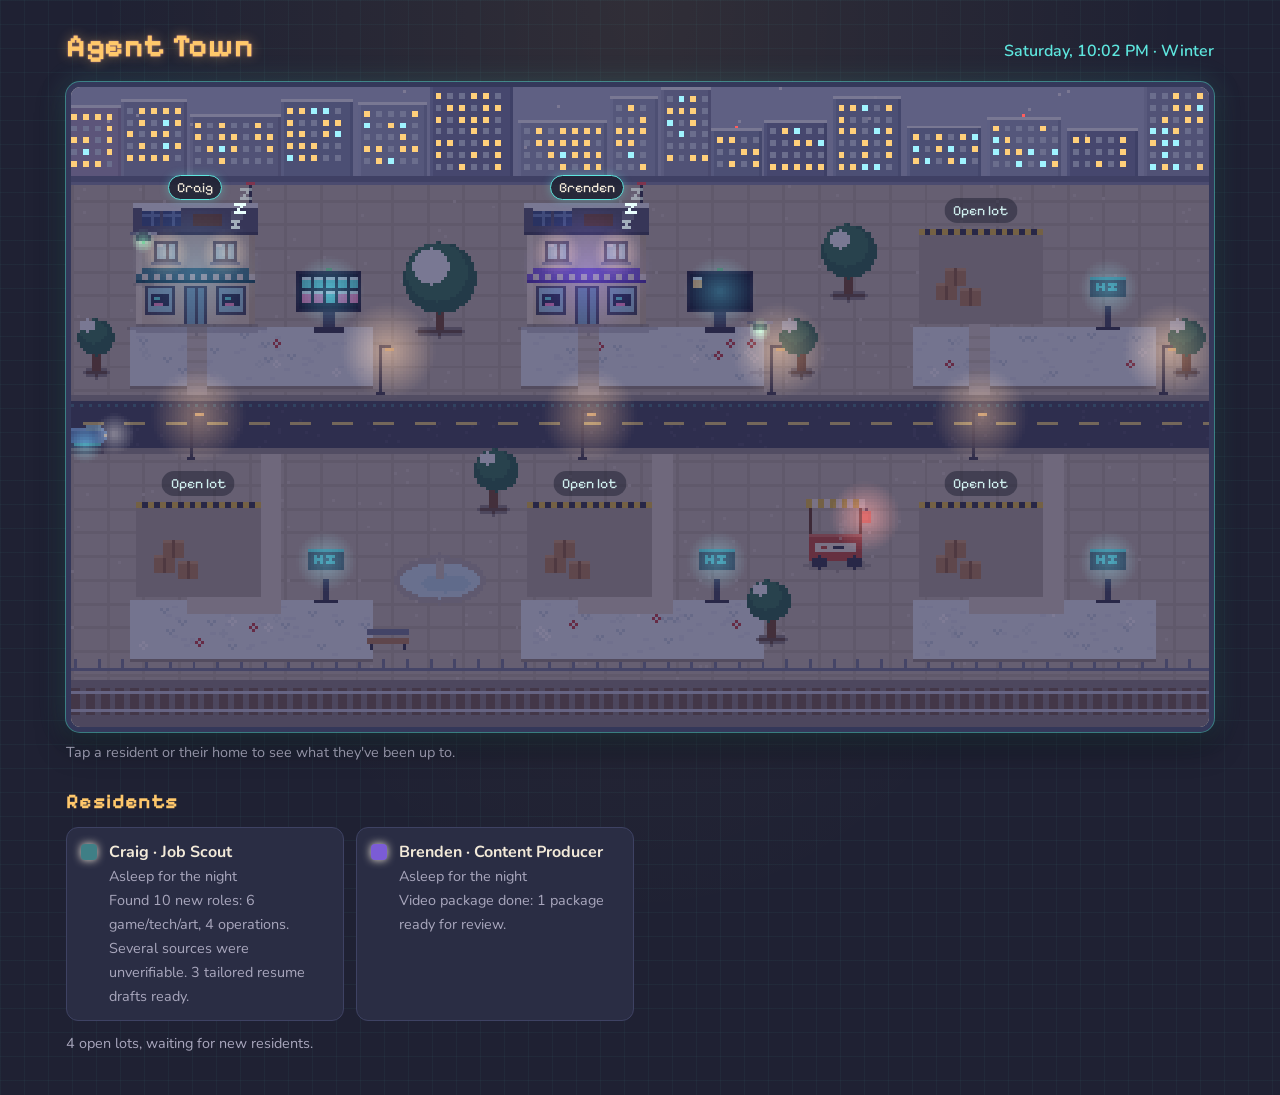
==== index.html @ d1c3730a "Spooky season: moon, witch, bats, ghosts, fog, jack-o'-lanterns; drafts links in panels Co-Authored-" ====
<!doctype html>
<html lang="en">
<head>
  <meta charset="utf-8">
  <meta name="viewport" content="width=device-width, initial-scale=1">
  <title>Agent Town</title>
  <meta name="description" content="A cozy little tech city where my AI agents live and work.">
  <link rel="preconnect" href="https://fonts.googleapis.com">
  <link rel="preconnect" href="https://fonts.gstatic.com" crossorigin>
  <link href="https://fonts.googleapis.com/css2?family=Creepster&family=Pixelify+Sans:wght@500;700&family=Nunito:wght@400;600;700&display=swap" rel="stylesheet">
  <link rel="stylesheet" href="style.css?v=6">
</head>
<body>
  <header class="top">
    <h1>Agent Town</h1>
    <p class="clock" id="clock"></p>
  </header>

  <main>
    <div class="stage" id="stage">
      <canvas id="town" width="384" height="216" role="img"
        aria-label="A pixel-art tech city. Each townhouse belongs to an agent, and the residents walk around while they work."></canvas>
      <div class="labels" id="labels" aria-hidden="true"></div>
    </div>
    <p class="hint">Tap a resident or their home to see what they've been up to.</p>

    <section class="roster" aria-label="Residents">
      <h2>Residents</h2>
      <div id="roster" class="roster-list"></div>
      <p class="plots" id="plots"></p>
    </section>
  </main>

  <div class="backdrop" id="backdrop" hidden></div>
  <aside class="panel" id="panel" role="dialog" aria-modal="true" aria-labelledby="panel-title" hidden>
    <button class="close" id="close" aria-label="Close">×</button>
    <div id="panel-body"></div>
  </aside>

  <script src="town.js?v=6"></script>
</body>
</html>
---- style.css ----
:root {
  --bg: #1f2133;
  --panel: #2a2d44;
  --panel-2: #23263a;
  --line: #3e4263;
  --ink: #f3ead9;
  --muted: #a9a7bd;
  --amber: #ffc86b;
  --cyan: #5ee7df;
  --pink: #ff8fc4;
  --ok: #7be08a;
  --warn: #ff8a7a;
}

* { box-sizing: border-box; }

body {
  margin: 0;
  background-color: var(--bg);
  background-image:
    linear-gradient(rgba(94, 231, 223, 0.04) 1px, transparent 1px),
    linear-gradient(90deg, rgba(94, 231, 223, 0.04) 1px, transparent 1px),
    radial-gradient(ellipse at top, rgba(255, 200, 107, 0.08), transparent 60%);
  background-size: 24px 24px, 24px 24px, 100% 100%;
  color: var(--ink);
  font-family: "Nunito", system-ui, sans-serif;
  line-height: 1.5;
  min-height: 100vh;
}

.top, main {
  max-width: 1180px;
  margin: 0 auto;
  padding: 0 16px;
}

.top {
  display: flex;
  align-items: baseline;
  justify-content: space-between;
  flex-wrap: wrap;
  gap: 4px 16px;
  padding-top: 22px;
  padding-bottom: 12px;
}

h1, h2, .panel h3 {
  font-family: "Pixelify Sans", "Nunito", sans-serif;
  font-weight: 700;
  letter-spacing: 0.02em;
}

h1 {
  margin: 0;
  font-size: 2rem;
  color: var(--amber);
  text-shadow: 0 0 12px rgba(255, 200, 107, 0.45), 0 0 2px rgba(255, 143, 196, 0.6);
}

.clock { margin: 0; color: var(--cyan); font-weight: 600; font-variant-numeric: tabular-nums; }

.stage {
  position: relative;
  border: 5px solid #34385a;
  border-radius: 14px;
  overflow: hidden;
  background: #c9c0b0;
  box-shadow:
    0 0 0 1px rgba(94, 231, 223, 0.45),
    0 0 28px rgba(94, 231, 223, 0.18),
    0 14px 30px rgba(0, 0, 0, 0.4);
}

canvas {
  display: block;
  width: 100%;
  height: auto;
  image-rendering: pixelated;
  image-rendering: crisp-edges;
  cursor: default;
}

.labels { position: absolute; inset: 0; pointer-events: none; }

.label {
  position: absolute;
  transform: translate(-50%, -100%);
  padding: 1px 8px;
  border-radius: 999px;
  background: rgba(31, 33, 51, 0.88);
  border: 1px solid var(--cyan);
  color: var(--ink);
  font-family: "Pixelify Sans", sans-serif;
  font-size: clamp(10px, 1.3vw, 14px);
  white-space: nowrap;
  box-shadow: 0 0 8px rgba(94, 231, 223, 0.35);
}

.label.faint {
  background: rgba(31, 33, 51, 0.5);
  border-color: transparent;
  color: #cfeeee;
  box-shadow: none;
}

.hint { color: var(--muted); font-size: 0.9rem; margin: 10px 0 22px; }

.roster h2 { font-size: 1.3rem; margin: 0 0 10px; color: var(--amber); }

.roster-list {
  display: grid;
  grid-template-columns: repeat(auto-fill, minmax(260px, 1fr));
  gap: 12px;
}

.card {
  display: flex;
  gap: 12px;
  align-items: flex-start;
  width: 100%;
  text-align: left;
  padding: 12px 14px;
  background: var(--panel);
  border: 1px solid var(--line);
  border-radius: 12px;
  color: inherit;
  font: inherit;
  cursor: pointer;
  transition: transform 0.12s, box-shadow 0.12s, border-color 0.12s;
}

.card:hover, .card:focus-visible {
  transform: translateY(-2px);
  border-color: var(--cyan);
  box-shadow: 0 0 16px rgba(94, 231, 223, 0.2);
  outline: none;
}

.swatch {
  flex: none;
  width: 16px;
  height: 16px;
  margin-top: 4px;
  border-radius: 4px;
  box-shadow: 0 0 8px currentColor;
}

.card strong { display: block; }
.card .sub { color: var(--muted); font-size: 0.9rem; }

.chip {
  display: inline-block;
  margin-left: 6px;
  padding: 0 8px;
  border-radius: 999px;
  font-size: 0.75rem;
  font-weight: 700;
  color: #2a1a10;
  background: var(--amber);
  vertical-align: 2px;
}

.plots { color: var(--muted); font-size: 0.9rem; margin: 12px 0 40px; }

.backdrop {
  position: fixed;
  inset: 0;
  background: rgba(10, 10, 25, 0.5);
}

.panel {
  position: fixed;
  top: 0;
  right: 0;
  width: min(460px, 100%);
  height: 100%;
  overflow-y: auto;
  padding: 24px 20px 40px;
  background: var(--panel-2);
  border-left: 1px solid var(--cyan);
  box-shadow: -10px 0 40px rgba(0, 0, 0, 0.45), -1px 0 14px rgba(94, 231, 223, 0.2);
}

.panel[hidden], .backdrop[hidden] { display: none; }

.close {
  position: absolute;
  top: 10px;
  right: 12px;
  width: 36px;
  height: 36px;
  border: none;
  border-radius: 8px;
  background: transparent;
  color: var(--ink);
  font-size: 1.6rem;
  cursor: pointer;
}

.close:hover { background: rgba(94, 231, 223, 0.12); }

.panel h3 { margin: 0 40px 2px 0; font-size: 1.5rem; color: var(--amber); }
.panel .role { color: var(--muted); margin: 0 0 12px; }

.state {
  display: inline-block;
  padding: 2px 10px;
  border-radius: 999px;
  font-weight: 700;
  font-size: 0.85rem;
  background: #34385a;
}

.state.working { background: rgba(255, 200, 107, 0.16); color: var(--amber); }
.state.done { background: rgba(123, 224, 138, 0.14); color: var(--ok); }
.state.error { background: rgba(255, 138, 122, 0.16); color: var(--warn); }

.summary { margin: 12px 0; }
.meta { color: var(--muted); font-size: 0.9rem; }

.panel h4 {
  margin: 20px 0 8px;
  padding-bottom: 4px;
  border-bottom: 1px dashed var(--line);
  font-size: 1rem;
  color: var(--pink);
}

.jobs { list-style: none; margin: 0; padding: 0; }
.jobs li { padding: 10px 0; border-bottom: 1px solid #303450; }
.jobs a { color: var(--cyan); font-weight: 700; }
.jobs .where { color: var(--muted); font-size: 0.88rem; }
.jobs .note { margin: 4px 0 0; font-size: 0.93rem; }

.report-link { display: inline-block; margin-top: 18px; color: var(--cyan); font-weight: 700; }

@media (max-width: 600px) {
  h1 { font-size: 1.6rem; }
  .stage { border-width: 3px; border-radius: 10px; }
}

/* ---------- spooky season (Oct 1 – Nov 7) ---------- */
body.halloween {
  --bg: #120c18;
  --panel: #1f1626;
  --panel-2: #1a1220;
  --line: #3a2a44;
  --ink: #efe3d6;
  --muted: #a598ad;
  --amber: #ff8a2a;
  --cyan: #9cff8a;
  --pink: #b07cff;
  background-color: var(--bg);
  background-image:
    radial-gradient(ellipse at 85% -10%, rgba(255, 138, 42, 0.16), transparent 50%),
    radial-gradient(ellipse at 10% 110%, rgba(150, 90, 255, 0.14), transparent 55%),
    radial-gradient(rgba(176, 124, 255, 0.07) 1px, transparent 1px);
  background-size: 100% 100%, 100% 100%, 22px 22px;
}
body.halloween h1 {
  font-family: "Creepster", "Pixelify Sans", sans-serif;
  font-weight: 400;
  letter-spacing: 0.06em;
  font-size: 2.4rem;
  text-shadow: 0 0 14px rgba(255, 138, 42, 0.55), 0 2px 0 #3a1608;
}
body.halloween .stage {
  border-color: #2a1d33;
  box-shadow: 0 0 0 1px rgba(255, 138, 42, 0.45), 0 0 34px rgba(255, 138, 42, 0.16), 0 14px 30px rgba(0, 0, 0, 0.6);
}
body.halloween .label { border-color: var(--amber); box-shadow: 0 0 8px rgba(255, 138, 42, 0.35); background: rgba(18, 12, 24, 0.88); }
body.halloween .card:hover, body.halloween .card:focus-visible { border-color: var(--amber); box-shadow: 0 0 16px rgba(255, 138, 42, 0.22); }
body.halloween .panel { border-left-color: var(--amber); }
body.halloween .chip { background: var(--amber); }
body.halloween .roster h2, body.halloween .panel h3 { color: var(--amber); }

.btn-link {
  display: inline-block;
  margin-right: 12px;
  padding: 6px 12px;
  border: 1px solid var(--cyan);
  border-radius: 999px;
  text-decoration: none;
}
.btn-link:hover { background: rgba(94, 231, 223, 0.1); }
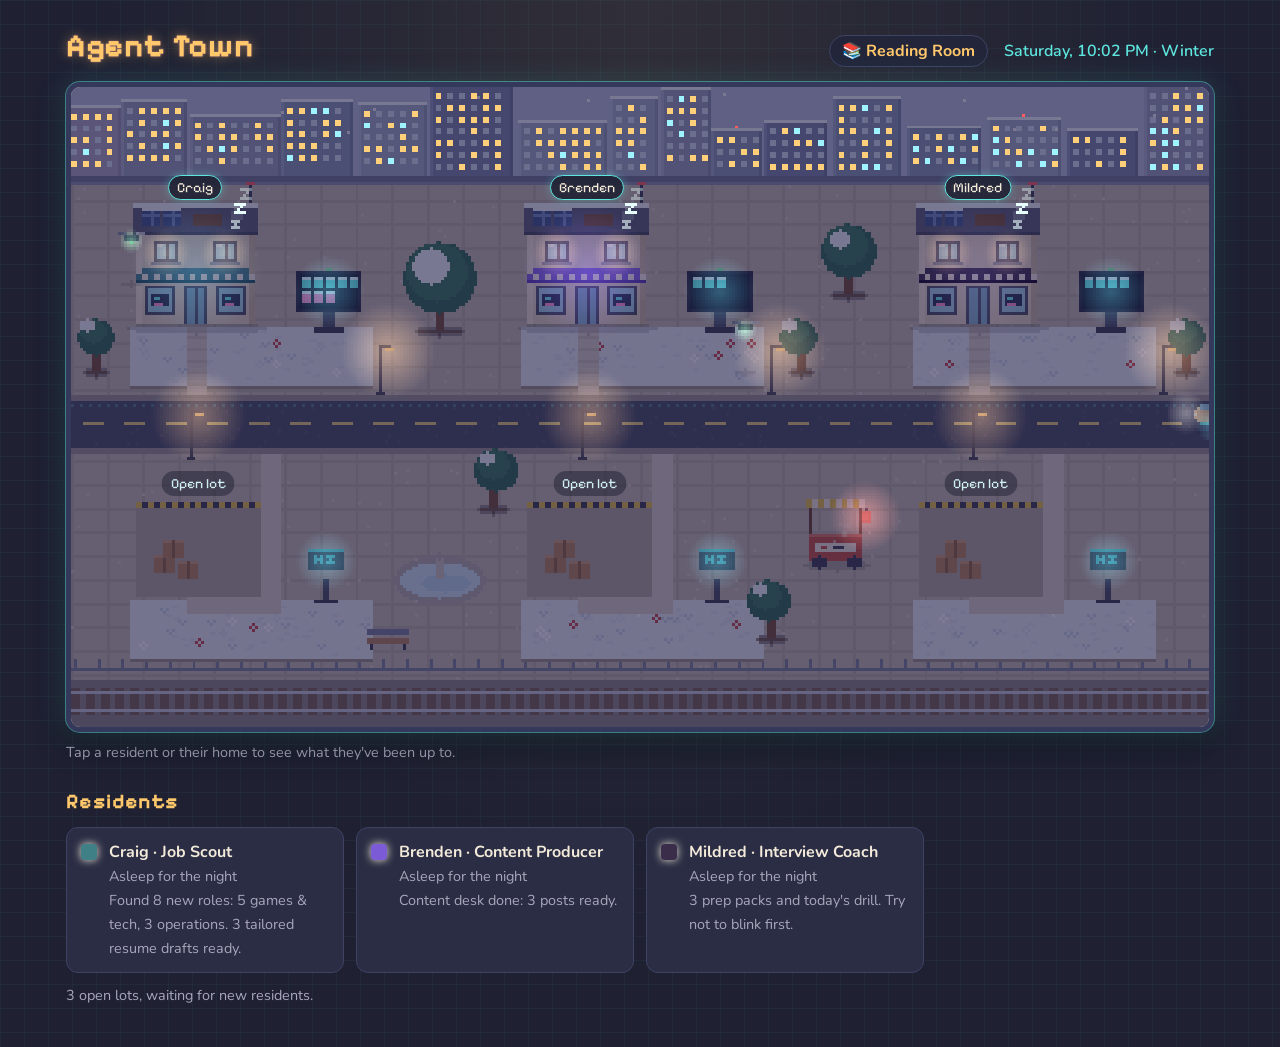
==== commit 15846712: "Reading Room: one page for Craig's reports and Mildred's prep Adds reports/, a filterable job board " ====
--- a/index.html
+++ b/index.html
@@ -8,11 +8,12 @@
   <link rel="preconnect" href="https://fonts.googleapis.com">
   <link rel="preconnect" href="https://fonts.gstatic.com" crossorigin>
   <link href="https://fonts.googleapis.com/css2?family=Creepster&family=Pixelify+Sans:wght@500;700&family=Nunito:wght@400;600;700&display=swap" rel="stylesheet">
-  <link rel="stylesheet" href="style.css?v=6">
+  <link rel="stylesheet" href="style.css?v=7">
 </head>
 <body>
   <header class="top">
     <h1>Agent Town</h1>
+    <a class="reading-link" href="reports/">📚 Reading Room</a>
     <p class="clock" id="clock"></p>
   </header>
 
--- a/style.css
+++ b/style.css
@@ -283,3 +283,15 @@
   text-decoration: none;
 }
 .btn-link:hover { background: rgba(94, 231, 223, 0.1); }
+
+.reading-link {
+  margin-left: auto;
+  color: var(--amber);
+  font-weight: 700;
+  text-decoration: none;
+  border: 1px solid var(--line);
+  border-radius: 999px;
+  padding: 3px 12px;
+  background: var(--panel-2);
+}
+.reading-link:hover { border-color: var(--amber); }
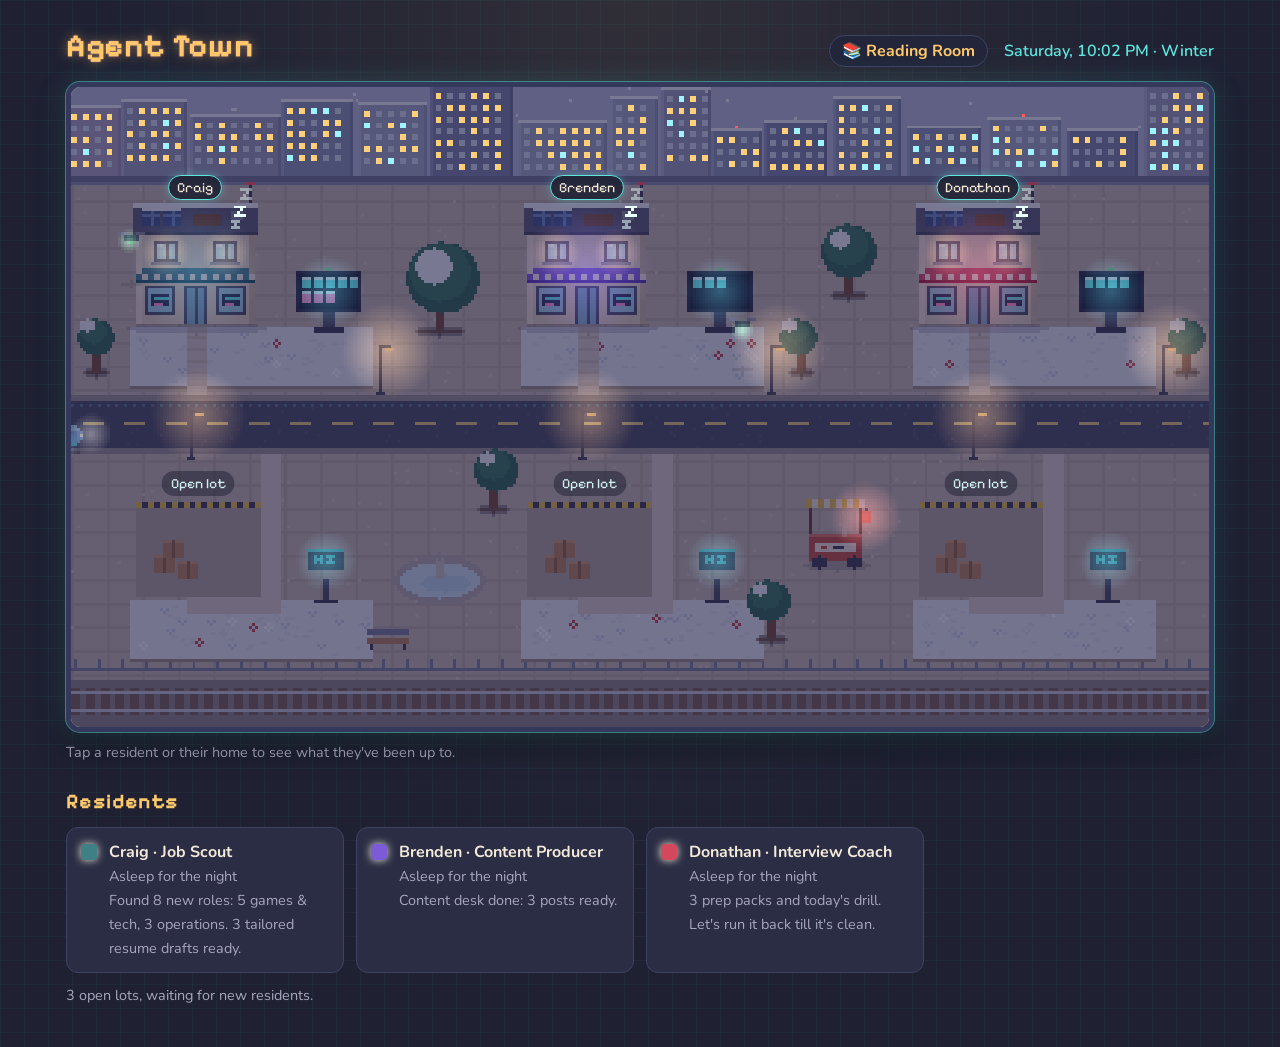
==== commit 6ac54986: "Mildred becomes Donathan: skateboard, guitar and a new look The interview coach is now Donathan, a F" ====
--- a/index.html
+++ b/index.html
@@ -38,6 +38,6 @@
     <div id="panel-body"></div>
   </aside>
 
-  <script src="town.js?v=6"></script>
+  <script src="town.js?v=7"></script>
 </body>
 </html>
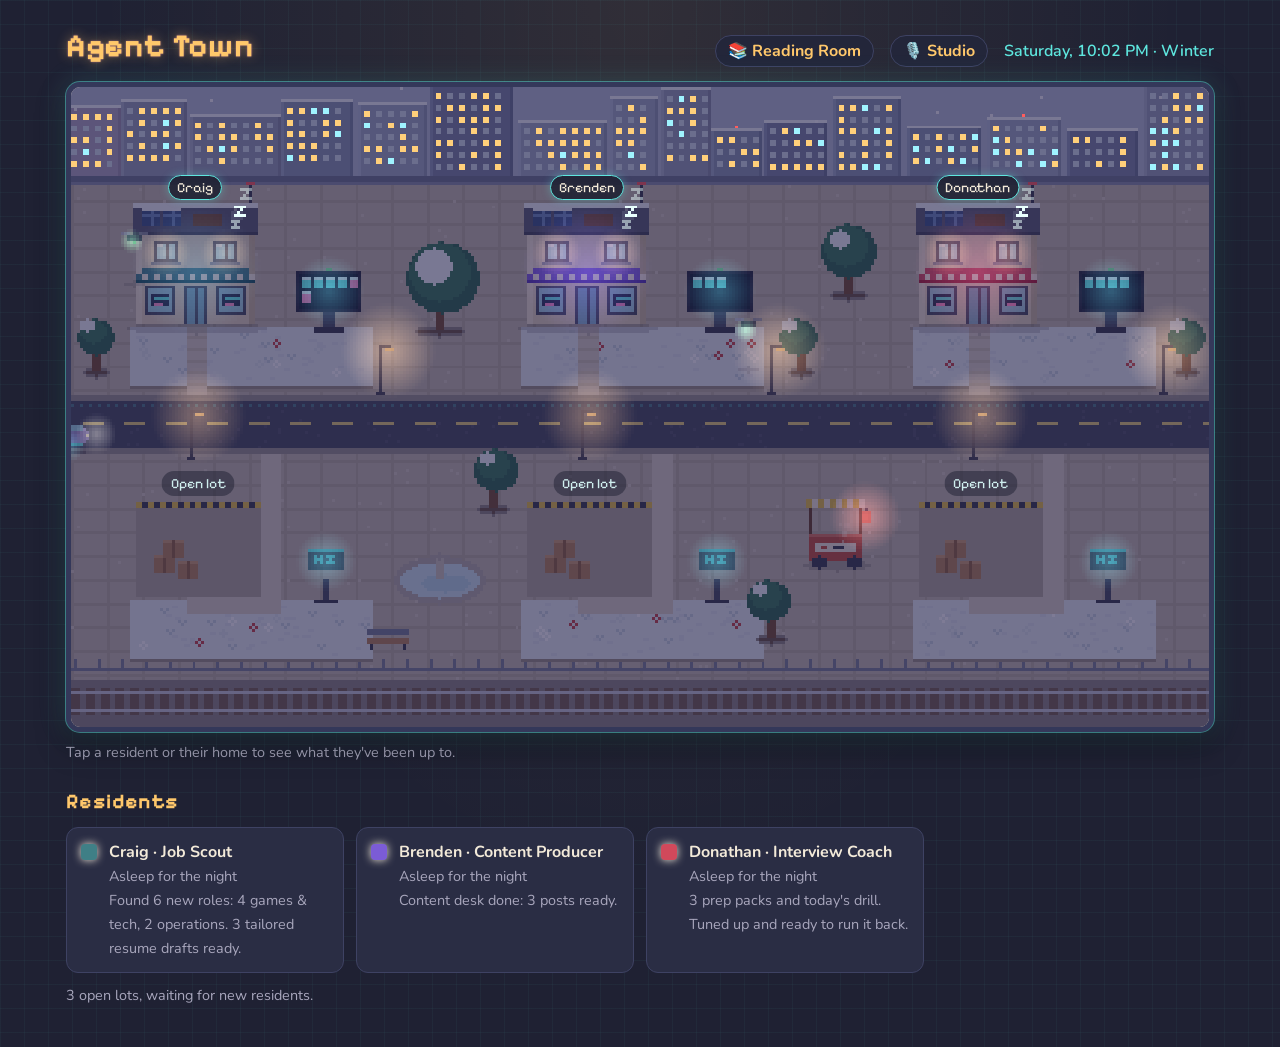
==== commit 2331fe6d: "Add Brenden's Studio page for his drafts A new studio/ page shows Brenden's content desks and video " ====
--- a/index.html
+++ b/index.html
@@ -8,12 +8,13 @@
   <link rel="preconnect" href="https://fonts.googleapis.com">
   <link rel="preconnect" href="https://fonts.gstatic.com" crossorigin>
   <link href="https://fonts.googleapis.com/css2?family=Creepster&family=Pixelify+Sans:wght@500;700&family=Nunito:wght@400;600;700&display=swap" rel="stylesheet">
-  <link rel="stylesheet" href="style.css?v=7">
+  <link rel="stylesheet" href="style.css?v=8">
 </head>
 <body>
   <header class="top">
     <h1>Agent Town</h1>
     <a class="reading-link" href="reports/">📚 Reading Room</a>
+    <a class="reading-link studio-link" href="studio/">🎙️ Studio</a>
     <p class="clock" id="clock"></p>
   </header>
 
--- a/style.css
+++ b/style.css
@@ -295,3 +295,4 @@
   background: var(--panel-2);
 }
 .reading-link:hover { border-color: var(--amber); }
+.reading-link + .reading-link { margin-left: 0; }
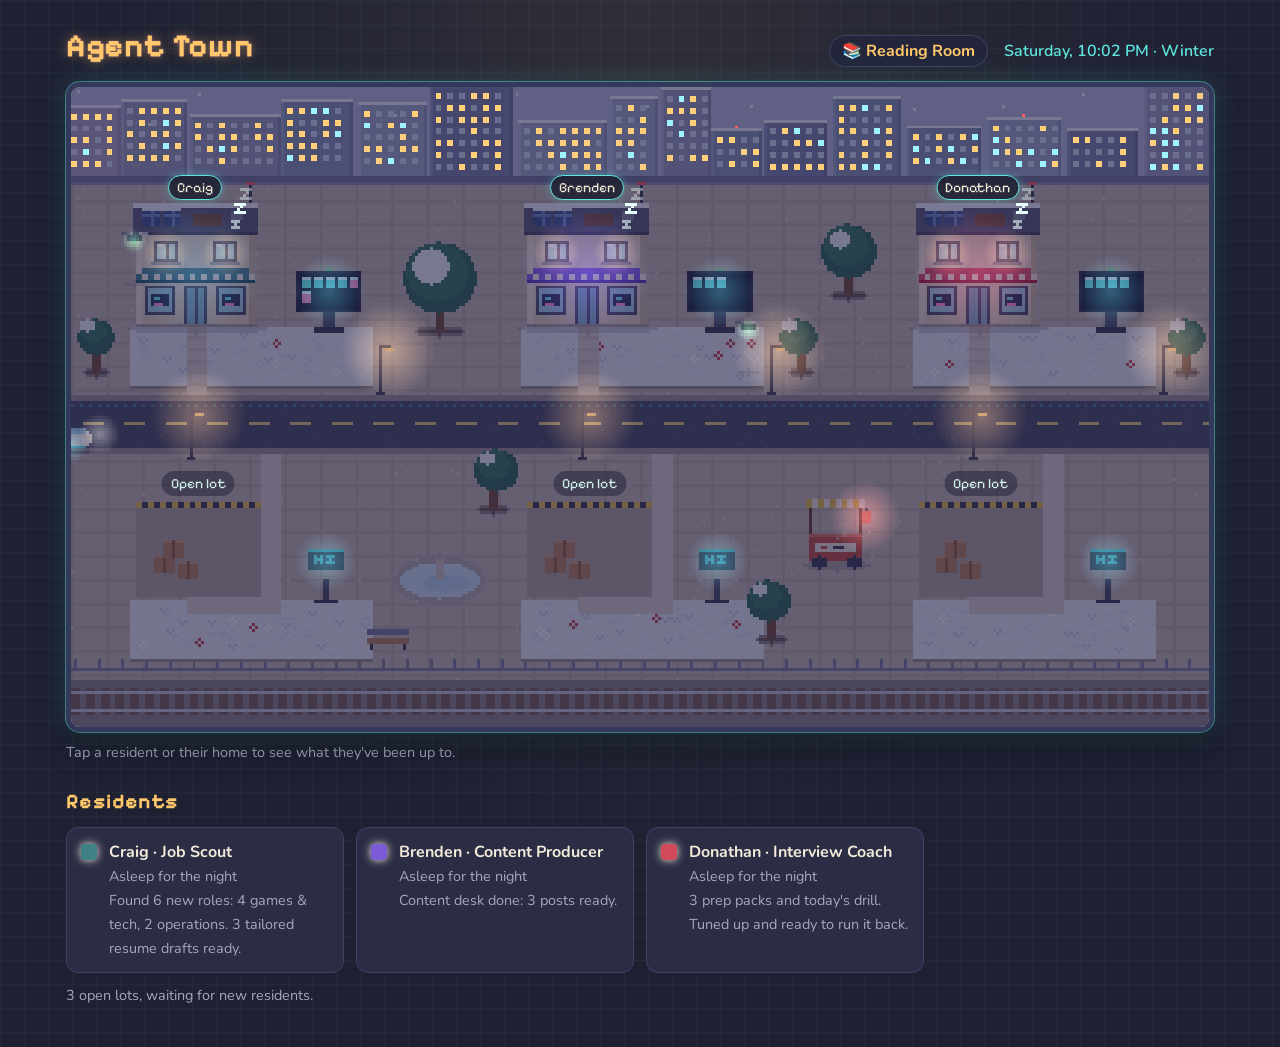
==== commit a2b9a077: "Revert "Add Brenden's Studio page for his drafts (#1)" This reverts commit 2c116438efca26aa0013b99ee" ====
--- a/index.html
+++ b/index.html
@@ -8,13 +8,12 @@
   <link rel="preconnect" href="https://fonts.googleapis.com">
   <link rel="preconnect" href="https://fonts.gstatic.com" crossorigin>
   <link href="https://fonts.googleapis.com/css2?family=Creepster&family=Pixelify+Sans:wght@500;700&family=Nunito:wght@400;600;700&display=swap" rel="stylesheet">
-  <link rel="stylesheet" href="style.css?v=8">
+  <link rel="stylesheet" href="style.css?v=7">
 </head>
 <body>
   <header class="top">
     <h1>Agent Town</h1>
     <a class="reading-link" href="reports/">📚 Reading Room</a>
-    <a class="reading-link studio-link" href="studio/">🎙️ Studio</a>
     <p class="clock" id="clock"></p>
   </header>
 
--- a/style.css
+++ b/style.css
@@ -295,4 +295,3 @@
   background: var(--panel-2);
 }
 .reading-link:hover { border-color: var(--amber); }
-.reading-link + .reading-link { margin-left: 0; }
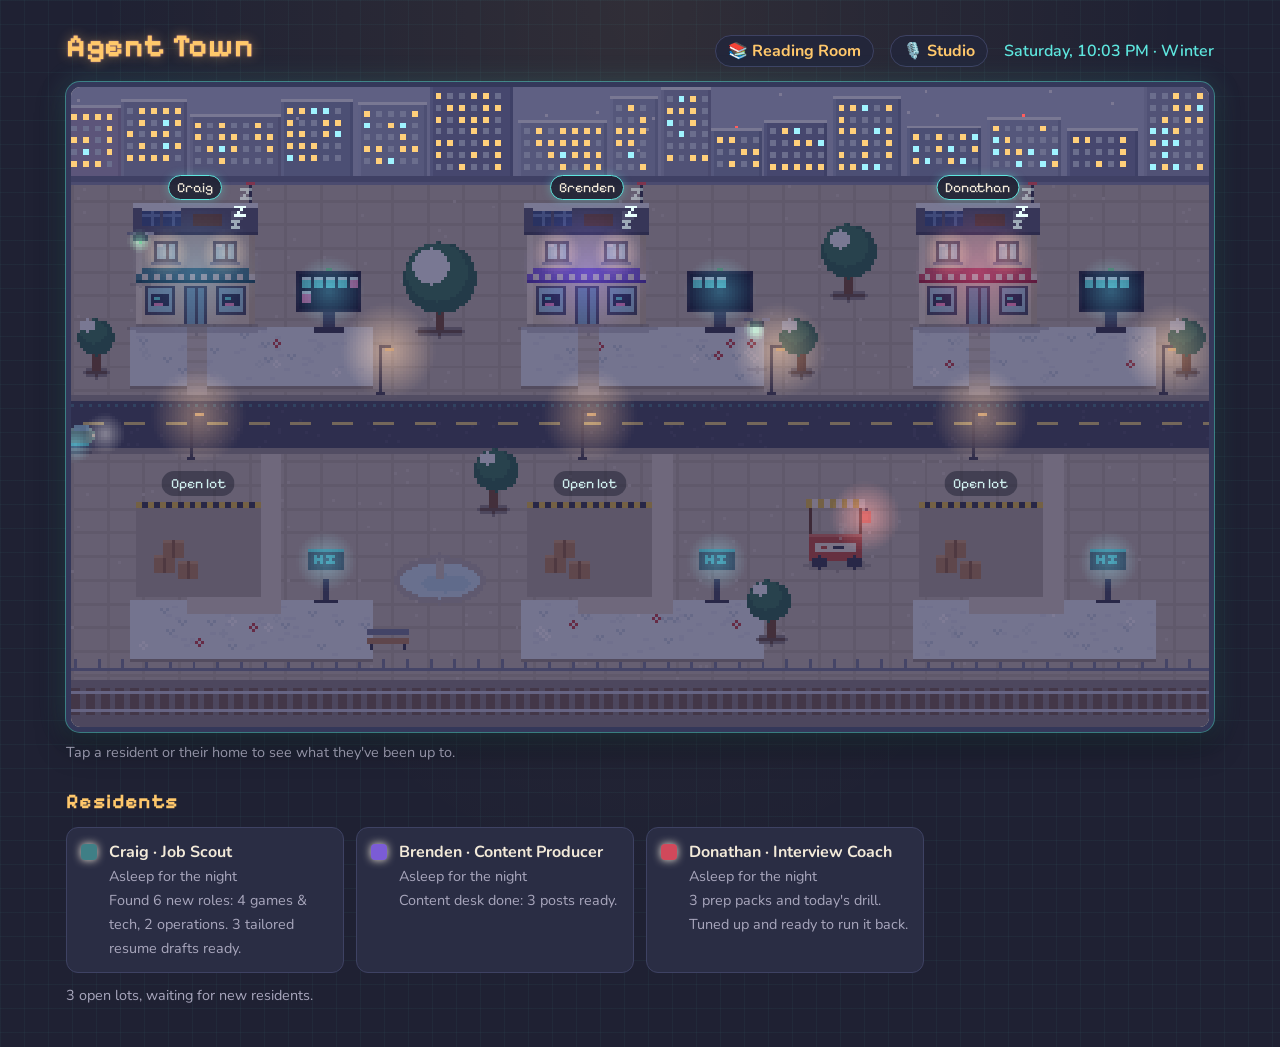
==== commit 59f1f180: "Add Brenden's Studio page studio/ shows Brenden's content desks and video packages from the private " ====
--- a/index.html
+++ b/index.html
@@ -8,12 +8,13 @@
   <link rel="preconnect" href="https://fonts.googleapis.com">
   <link rel="preconnect" href="https://fonts.gstatic.com" crossorigin>
   <link href="https://fonts.googleapis.com/css2?family=Creepster&family=Pixelify+Sans:wght@500;700&family=Nunito:wght@400;600;700&display=swap" rel="stylesheet">
-  <link rel="stylesheet" href="style.css?v=7">
+  <link rel="stylesheet" href="style.css?v=8">
 </head>
 <body>
   <header class="top">
     <h1>Agent Town</h1>
     <a class="reading-link" href="reports/">📚 Reading Room</a>
+    <a class="reading-link studio-link" href="studio/">🎙️ Studio</a>
     <p class="clock" id="clock"></p>
   </header>
 
--- a/style.css
+++ b/style.css
@@ -295,3 +295,4 @@
   background: var(--panel-2);
 }
 .reading-link:hover { border-color: var(--amber); }
+.reading-link + .reading-link { margin-left: 0; }
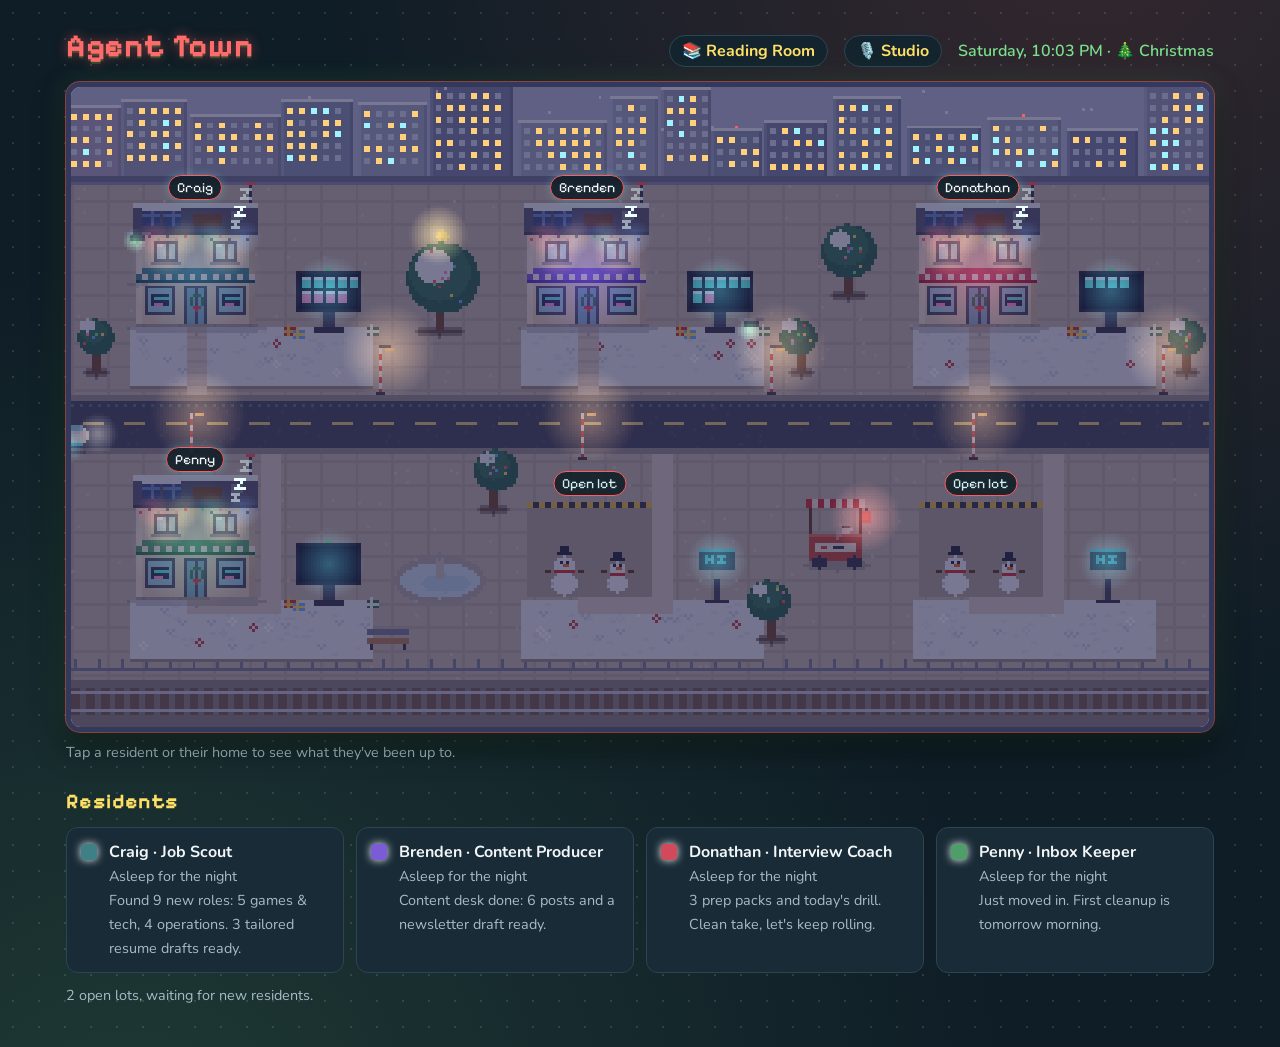
==== commit 19c7d174: "Town: Thanksgiving and Christmas themes Thanksgiving (Nov 8 to the day after Thanksgiving): turkeys " ====
--- a/index.html
+++ b/index.html
@@ -8,7 +8,7 @@
   <link rel="preconnect" href="https://fonts.googleapis.com">
   <link rel="preconnect" href="https://fonts.gstatic.com" crossorigin>
   <link href="https://fonts.googleapis.com/css2?family=Creepster&family=Pixelify+Sans:wght@500;700&family=Nunito:wght@400;600;700&display=swap" rel="stylesheet">
-  <link rel="stylesheet" href="style.css?v=8">
+  <link rel="stylesheet" href="style.css?v=9">
 </head>
 <body>
   <header class="top">
@@ -39,6 +39,6 @@
     <div id="panel-body"></div>
   </aside>
 
-  <script src="town.js?v=7"></script>
+  <script src="town.js?v=8"></script>
 </body>
 </html>
--- a/style.css
+++ b/style.css
@@ -274,6 +274,56 @@
 body.halloween .chip { background: var(--amber); }
 body.halloween .roster h2, body.halloween .panel h3 { color: var(--amber); }
 
+/* ---------- Thanksgiving (Nov 8 – the day after Thanksgiving) ---------- */
+body.thanksgiving {
+  --bg: #241a14;
+  --panel: #33261d;
+  --panel-2: #2b2019;
+  --line: #4e3a2b;
+  --ink: #f6ead8;
+  --muted: #bfa98f;
+  --amber: #f0a43a;
+  --cyan: #e8c55a;
+  --pink: #e0663a;
+  background-color: var(--bg);
+  background-image:
+    radial-gradient(ellipse at 85% -10%, rgba(240, 164, 58, 0.18), transparent 50%),
+    radial-gradient(ellipse at 10% 110%, rgba(200, 85, 44, 0.16), transparent 55%),
+    radial-gradient(rgba(240, 164, 58, 0.07) 1px, transparent 1px);
+  background-size: 100% 100%, 100% 100%, 22px 22px;
+}
+body.thanksgiving h1 { color: var(--amber); text-shadow: 0 0 12px rgba(240, 164, 58, 0.45), 0 2px 0 #4a1f0c; }
+body.thanksgiving .stage { box-shadow: 0 0 0 1px rgba(240, 164, 58, 0.45), 0 0 30px rgba(240, 164, 58, 0.14), 0 14px 30px rgba(0, 0, 0, 0.55); }
+body.thanksgiving .label { border-color: var(--amber); background: rgba(36, 26, 20, 0.88); }
+body.thanksgiving .card:hover, body.thanksgiving .card:focus-visible { border-color: var(--amber); }
+body.thanksgiving .panel { border-left-color: var(--amber); }
+body.thanksgiving .roster h2, body.thanksgiving .panel h3 { color: var(--amber); }
+
+/* ---------- Christmas (the Saturday after Thanksgiving – Jan 1) ---------- */
+body.christmas {
+  --bg: #0f1d26;
+  --panel: #182b36;
+  --panel-2: #14242e;
+  --line: #2b4552;
+  --ink: #f2f6f8;
+  --muted: #a7bcc6;
+  --amber: #ffe066;
+  --cyan: #7be08a;
+  --pink: #ff5d5d;
+  background-color: var(--bg);
+  background-image:
+    radial-gradient(ellipse at 85% -10%, rgba(255, 93, 93, 0.16), transparent 50%),
+    radial-gradient(ellipse at 10% 110%, rgba(123, 224, 138, 0.14), transparent 55%),
+    radial-gradient(rgba(255, 255, 255, 0.12) 1px, transparent 1px);
+  background-size: 100% 100%, 100% 100%, 26px 26px;
+}
+body.christmas h1 { color: #ff6b6b; text-shadow: 0 0 12px rgba(255, 93, 93, 0.5), 0 2px 0 #1d4a2c; }
+body.christmas .stage { box-shadow: 0 0 0 1px rgba(255, 93, 93, 0.5), 0 0 30px rgba(123, 224, 138, 0.14), 0 14px 30px rgba(0, 0, 0, 0.55); }
+body.christmas .label { border-color: var(--pink); background: rgba(15, 29, 38, 0.88); }
+body.christmas .card:hover, body.christmas .card:focus-visible { border-color: var(--pink); }
+body.christmas .panel { border-left-color: var(--pink); }
+body.christmas .roster h2, body.christmas .panel h3 { color: var(--amber); }
+
 .btn-link {
   display: inline-block;
   margin-right: 12px;
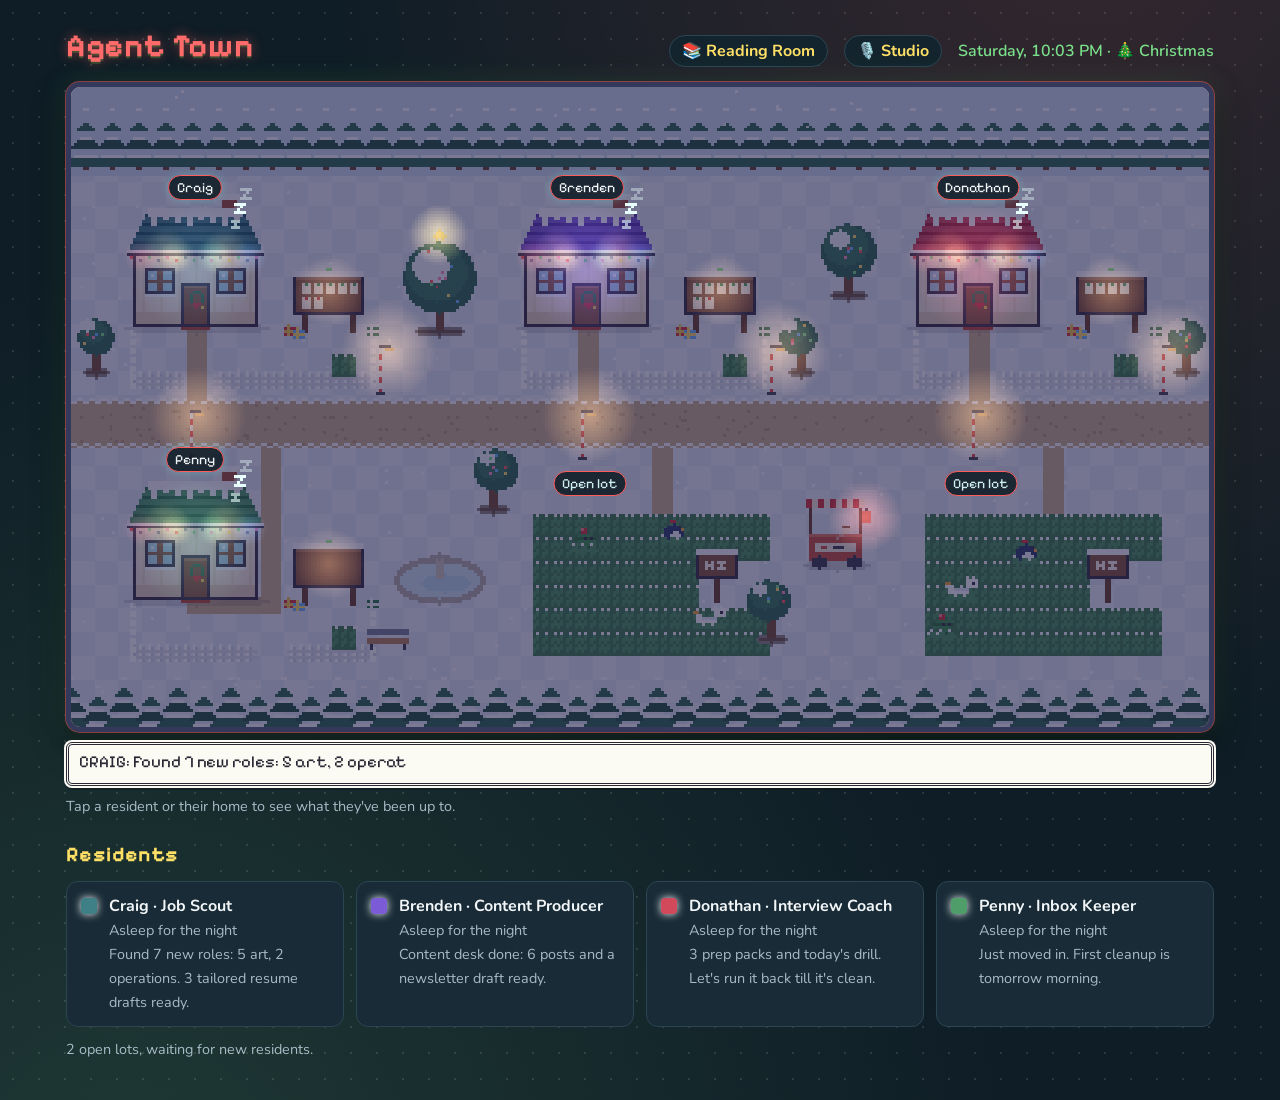
==== commit 267ad156: "Town: Christmas becomes a snowy retro-RPG village, starting today From Thanksgiving Day to Jan 1 the" ====
--- a/index.html
+++ b/index.html
@@ -8,7 +8,7 @@
   <link rel="preconnect" href="https://fonts.googleapis.com">
   <link rel="preconnect" href="https://fonts.gstatic.com" crossorigin>
   <link href="https://fonts.googleapis.com/css2?family=Creepster&family=Pixelify+Sans:wght@500;700&family=Nunito:wght@400;600;700&display=swap" rel="stylesheet">
-  <link rel="stylesheet" href="style.css?v=9">
+  <link rel="stylesheet" href="style.css?v=10">
 </head>
 <body>
   <header class="top">
@@ -39,6 +39,6 @@
     <div id="panel-body"></div>
   </aside>
 
-  <script src="town.js?v=8"></script>
+  <script src="town.js?v=9"></script>
 </body>
 </html>
--- a/style.css
+++ b/style.css
@@ -299,7 +299,7 @@
 body.thanksgiving .panel { border-left-color: var(--amber); }
 body.thanksgiving .roster h2, body.thanksgiving .panel h3 { color: var(--amber); }
 
-/* ---------- Christmas (the Saturday after Thanksgiving – Jan 1) ---------- */
+/* ---------- Christmas (Thanksgiving Day – Jan 1) ---------- */
 body.christmas {
   --bg: #0f1d26;
   --panel: #182b36;
@@ -346,3 +346,20 @@
 }
 .reading-link:hover { border-color: var(--amber); }
 .reading-link + .reading-link { margin-left: 0; }
+
+/* retro RPG text box shown just below the town at Christmas */
+.rpgbox {
+  position: relative; margin: 10px 0 0;
+  background: #fbfbf4; color: #2a2834;
+  border: 3px double #2a2834; border-radius: 6px;
+  box-shadow: 0 0 0 2px #fbfbf4, 0 4px 0 rgba(0, 0, 0, 0.25);
+  padding: 6px 26px 6px 10px; min-height: 2.6em;
+  font-family: "Pixelify Sans", monospace; font-size: clamp(0.85rem, 1.6vw, 1.05rem); line-height: 1.35;
+  pointer-events: none;
+}
+.rpgbox.done::after {
+  content: "▼"; position: absolute; right: 8px; bottom: 4px; font-size: 0.7em;
+  animation: rpgblink 0.9s steps(2) infinite;
+}
+@keyframes rpgblink { 50% { opacity: 0; } }
+@media (prefers-reduced-motion: reduce) { .rpgbox.done::after { animation: none; } }
